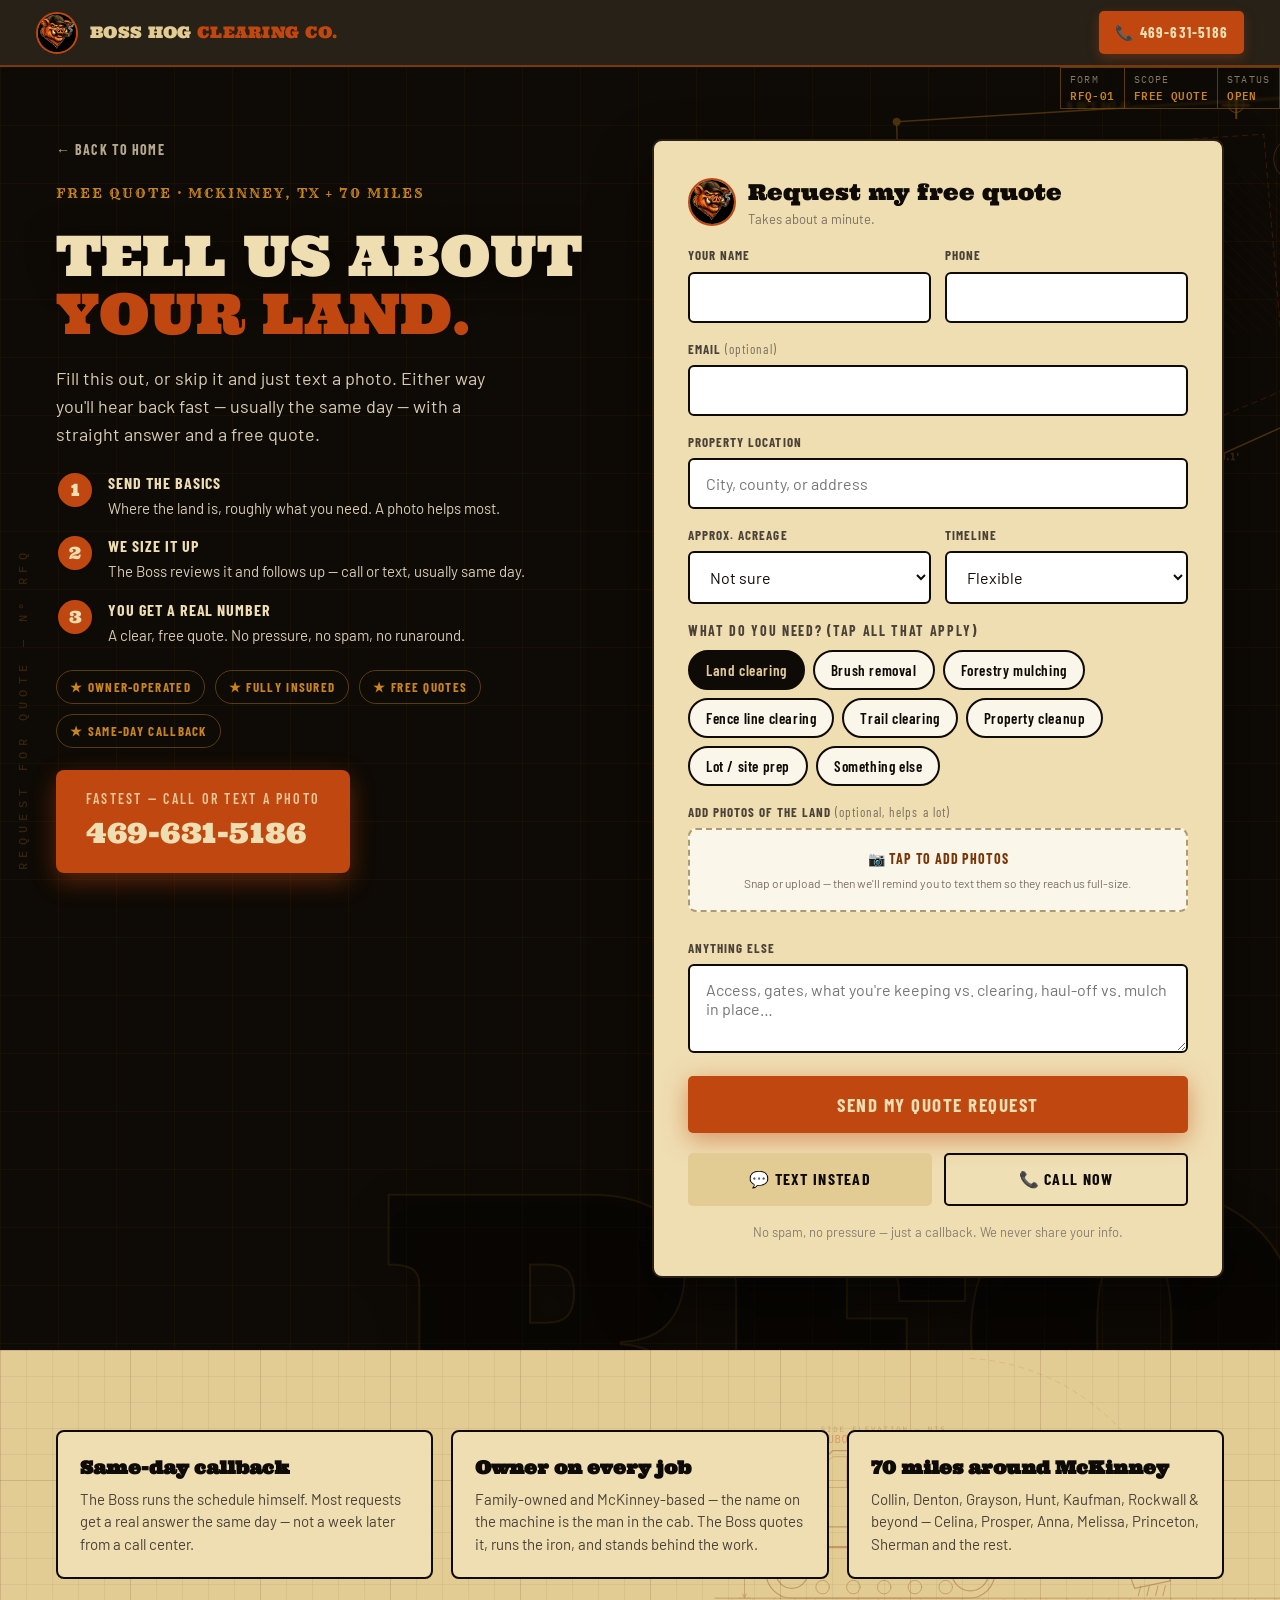
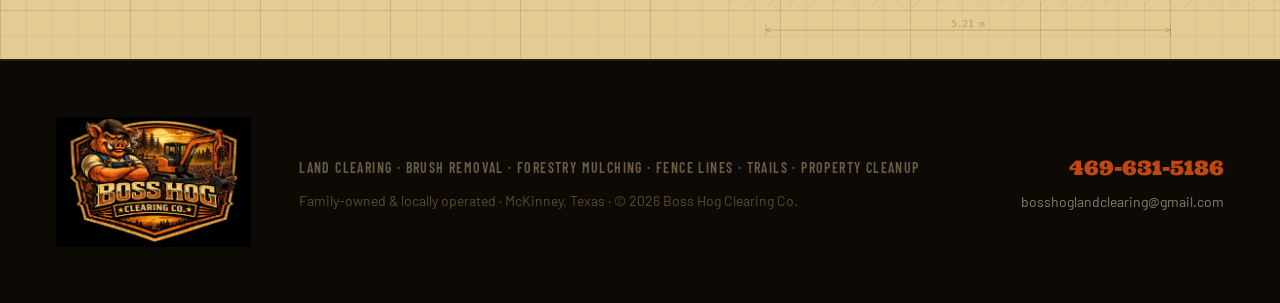
==== quote.html @ 31e9866d "Add files via upload" ====
<!DOCTYPE html>
<html lang="en">
<head>
<meta charset="utf-8">
<meta name="viewport" content="width=device-width, initial-scale=1, viewport-fit=cover">
<title>Request a Free Quote — Boss Hog Clearing Co. | Land Clearing McKinney, TX</title>
<meta name="description" content="Request a free land clearing or forestry mulching quote from Boss Hog Clearing Co. in McKinney, TX. Tell us about your property, or text a photo to 469-631-5186 — usually a same-day callback.">
<meta name="robots" content="index, follow">
<meta name="theme-color" content="#0E0A05">
<link rel="canonical" href="https://bosshogclearingco.com/quote.html">

<meta property="og:type" content="website">
<meta property="og:site_name" content="Boss Hog Clearing Co.">
<meta property="og:title" content="Request a Free Land Clearing Quote — Boss Hog Clearing Co.">
<meta property="og:description" content="Tell us about your property or text a photo to 469-631-5186. Free quote, usually same-day callback. McKinney, TX + 70 miles.">
<meta property="og:url" content="https://bosshogclearingco.com/quote.html">
<meta property="og:image" content="https://bosshogclearingco.com/assets/img/og-image.jpg">
<meta property="og:image:width" content="1200">
<meta property="og:image:height" content="630">
<meta name="twitter:card" content="summary_large_image">
<meta name="twitter:image" content="https://bosshogclearingco.com/assets/img/og-image.jpg">

<link rel="icon" href="/assets/img/favicon.ico" sizes="any">
<link rel="icon" type="image/png" href="/assets/img/favicon-32.png" sizes="32x32">
<link rel="apple-touch-icon" href="/assets/img/favicon-180.png">
<link rel="manifest" href="/site.webmanifest">

<link rel="preconnect" href="https://fonts.googleapis.com">
<link rel="preconnect" href="https://fonts.gstatic.com" crossorigin>
<link rel="stylesheet" href="https://fonts.googleapis.com/css2?family=Barlow:wght@400;500;600;700&family=Barlow+Condensed:wght@600;700&family=IBM+Plex+Mono:wght@400;500&family=Rye&family=Ultra&display=swap">
<link rel="stylesheet" href="/assets/css/styles.css">

<script type="application/ld+json">
{
  "@context": "https://schema.org",
  "@type": "BreadcrumbList",
  "itemListElement": [
    { "@type": "ListItem", "position": 1, "name": "Home", "item": "https://bosshogclearingco.com/" },
    { "@type": "ListItem", "position": 2, "name": "Free Quote", "item": "https://bosshogclearingco.com/quote.html" }
  ]
}
</script>

<style>
  .q-hero { position: relative; overflow: hidden; }
  .q-grid { position: relative; z-index: 2; max-width: var(--maxw); margin: 0 auto; padding: clamp(36px,6vw,72px) var(--pad); display: grid; grid-template-columns: 1fr 1.05fr; gap: clamp(28px,4vw,56px); align-items: start; }
  .q-pitch { display: flex; flex-direction: column; gap: 22px; }
  .q-pitch h1 { font-family: var(--f-display); font-weight: 400; font-size: clamp(34px,5vw,56px); line-height: 1.04; color: var(--wheat-lit); text-transform: uppercase; text-shadow: 0 4px 30px rgba(0,0,0,0.5); }
  .q-pitch h1 .pop { color: var(--rust); text-shadow: 3px 3px 0 var(--ink); }
  .steps { display: flex; flex-direction: column; gap: 14px; }
  .step { display: flex; gap: 14px; align-items: flex-start; }
  .step .n { flex-shrink: 0; width: 38px; height: 38px; border-radius: 50%; background: var(--rust); color: var(--wheat-lit); font-family: var(--f-display); font-size: 17px; display: flex; align-items: center; justify-content: center; border: 2px solid var(--ink); }
  .step .t b { display: block; font-family: var(--f-cond); font-weight: 700; letter-spacing: 0.06em; text-transform: uppercase; color: var(--wheat-lit); font-size: 16px; }
  .step .t span { color: #D8CCB4; font-size: 15px; }
  .trust { display: flex; flex-wrap: wrap; gap: 10px; }
  .trust span { font-family: var(--f-cond); font-weight: 700; font-size: 13px; letter-spacing: 0.1em; text-transform: uppercase; color: var(--amber); border: 1px solid rgba(200,133,30,0.4); border-radius: 99px; padding: 6px 13px; }
  .q-form { background: var(--wheat-lit); border: 2px solid #2C2015; border-radius: var(--radius); padding: clamp(22px,3vw,34px); box-shadow: 0 24px 60px rgba(0,0,0,0.4); display: flex; flex-direction: column; gap: 16px; }
  .q-form .head { display: flex; align-items: center; gap: 12px; }
  .q-form .head img { width: 48px; height: 48px; border-radius: 50%; border: 2px solid var(--rust); }
  .q-form .head h2 { font-family: var(--f-display); font-weight: 400; font-size: 22px; color: var(--ink); }
  .q-form .head p { font-size: 13px; color: var(--brown-soft); }
  label.fl { display: block; font-family: var(--f-cond); font-weight: 700; font-size: 13px; letter-spacing: 0.08em; text-transform: uppercase; color: var(--brown); margin-bottom: 6px; }
  .photo-drop { display: block; width: 100%; border: 2px dashed #b09b6f; border-radius: 8px; padding: 18px 16px; text-align: center; cursor: pointer; background: var(--cream); transition: border-color .15s, background .15s; }
  .photo-drop .pd-t { display: block; }
  .photo-drop small { display: block; margin-top: 4px; }
  .photo-drop:hover { border-color: var(--rust); background: #fff; }
  .photo-drop input { display: none; }
  .photo-drop .pd-t { font-family: var(--f-cond); font-weight: 700; letter-spacing: 0.06em; text-transform: uppercase; color: var(--rust-dark); font-size: 14px; }
  .photo-drop small { color: var(--brown-soft); font-size: 12px; }
  .thumbs { display: flex; flex-wrap: wrap; gap: 8px; }
  .thumbs img { width: 60px; height: 60px; object-fit: cover; border-radius: 6px; border: 2px solid var(--ink); }
  .q-fast { display: grid; grid-template-columns: 1fr 1fr; gap: 12px; margin-top: 4px; }
  .q-back { display: inline-flex; align-items: center; gap: 6px; color: var(--muted); text-decoration: none; font-family: var(--f-cond); font-weight: 700; letter-spacing: 0.08em; text-transform: uppercase; font-size: 14px; }
  .q-back:hover { color: var(--wheat-lit); }
  .reassure { max-width: var(--maxw); margin: 0 auto; padding: clamp(48px,7vw,80px) var(--pad); display: grid; grid-template-columns: repeat(3,1fr); gap: 18px; position: relative; z-index: 2; }
  .rcard { background: var(--wheat-lit); border: 2px solid var(--ink); border-radius: 8px; padding: 22px; }
  .rcard h3 { font-family: var(--f-display); font-size: 18px; color: var(--ink); margin-bottom: 6px; }
  .rcard p { font-size: 15px; color: var(--brown); line-height: 1.5; }
  @media (max-width: 900px) { .q-grid { grid-template-columns: 1fr; } .reassure { grid-template-columns: 1fr; } }
  @media (max-width: 560px) { .q-fast { grid-template-columns: 1fr; } }
</style>
</head>

<body>
<a class="skip-link" href="#main">Skip to content</a>
<header class="nav">
  <a href="/" class="nav__brand" aria-label="Boss Hog Clearing Co. home">
    <img src="/assets/img/mascot-128.webp" alt="Boss Hog mascot logo" width="42" height="42">
    <span class="nav__name">BOSS HOG <b>CLEARING CO.</b></span>
  </a>
  <nav class="nav__links" style="position:static;max-height:none;flex-direction:row;background:none;border:none;padding:0">
    <a href="tel:4696315186" class="nav__cta">📞 469-631-5186</a>
  </nav>
</header>

<main id="main">
<section class="q-hero paper--dark">
  <div class="blueprint bp-plan bp-plan--r" aria-hidden="true"><img src="/assets/img/bp-siteplan-dark.svg" alt="" width="900" height="900" loading="lazy"></div>
  <div class="blueprint bp-compass" style="right:4%;bottom:8%" aria-hidden="true"><img src="/assets/img/bp-compass-dark.svg" alt="" width="220" height="220" loading="lazy"></div>
  <div class="spine spine--lit">Request for Quote — Nº RFQ</div>
  <div class="crosshair crosshair--lit" style="top:24px;right:30px"><i></i></div>
  <div class="titleblock titleblock--lit" style="top:0;right:0">
    <div><span>Form</span><b>RFQ-01</b></div>
    <div><span>Scope</span><b>Free Quote</b></div>
    <div><span>Status</span><b>Open</b></div>
  </div>
  <div class="bignum bignum--lit" aria-hidden="true">RFQ</div>

  <div class="q-grid">
    <div class="q-pitch">
      <a href="/" class="q-back">← Back to home</a>
      <p class="kicker kicker--lit">Free quote · McKinney, TX + 70 miles</p>
      <h1>Tell us about<br><span class="pop">your land.</span></h1>
      <p class="lead" style="color:#D8CCB4;max-width:460px">Fill this out, or skip it and just text a photo. Either way you'll hear back fast — usually the same day — with a straight answer and a free quote.</p>

      <div class="steps">
        <div class="step"><div class="n">1</div><div class="t"><b>Send the basics</b><span>Where the land is, roughly what you need. A photo helps most.</span></div></div>
        <div class="step"><div class="n">2</div><div class="t"><b>We size it up</b><span>The Boss reviews it and follows up — call or text, usually same day.</span></div></div>
        <div class="step"><div class="n">3</div><div class="t"><b>You get a real number</b><span>A clear, free quote. No pressure, no spam, no runaround.</span></div></div>
      </div>

      <div class="trust">
        <span>★ Owner-operated</span><span>★ Fully insured</span><span>★ Free quotes</span><span>★ Same-day callback</span>
      </div>

      <a href="sms:4696315186" class="bigtel"><small>Fastest — call or text a photo</small><b>469-631-5186</b></a>
    </div>

    <form class="q-form" id="rfqForm" action="https://bosshogclearingco.com/quote-request" method="POST" enctype="multipart/form-data" novalidate>
      <div class="head">
        <img src="/assets/img/mascot-128.webp" alt="The Boss" width="48" height="48">
        <div><h2>Request my free quote</h2><p>Takes about a minute.</p></div>
      </div>

      <div class="form-row">
        <div><label class="fl" for="f-name">Your name</label><input class="field" id="f-name" name="name" type="text" autocomplete="name" required></div>
        <div><label class="fl" for="f-phone">Phone</label><input class="field" id="f-phone" name="phone" type="tel" autocomplete="tel" required></div>
      </div>
      <div><label class="fl" for="f-email">Email <span style="text-transform:none;font-weight:400;color:var(--brown-soft)">(optional)</span></label><input class="field" id="f-email" name="email" type="email" autocomplete="email"></div>
      <div><label class="fl" for="f-city">Property location</label><input class="field" id="f-city" name="city" type="text" placeholder="City, county, or address" autocomplete="address-level2" required></div>

      <div class="form-row">
        <div><label class="fl" for="f-acres">Approx. acreage</label>
          <select class="field" id="f-acres" name="acres">
            <option value="">Not sure</option><option>Under ½ acre</option><option>½–1 acre</option><option>1–3 acres</option><option>3–5 acres</option><option>5–10 acres</option><option>10+ acres</option>
          </select></div>
        <div><label class="fl" for="f-when">Timeline</label>
          <select class="field" id="f-when" name="when">
            <option value="">Flexible</option><option>ASAP / urgent</option><option>Within 2 weeks</option><option>This month</option><option>1–3 months</option><option>Just pricing for now</option>
          </select></div>
      </div>

      <div>
        <div class="chips-label">What do you need? (tap all that apply)</div>
        <div class="chips" id="rfqChips" role="group" aria-label="Services needed"></div>
      </div>

      <div>
        <label class="fl">Add photos of the land <span style="text-transform:none;font-weight:400;color:var(--brown-soft)">(optional, helps a lot)</span></label>
        <label class="photo-drop" for="f-photos">
          <div class="pd-t">📷 Tap to add photos</div>
          <small>Snap or upload — then we'll remind you to text them so they reach us full-size.</small>
          <input id="f-photos" name="photos" type="file" accept="image/*" multiple>
        </label>
        <div class="thumbs" id="rfqThumbs" style="margin-top:10px"></div>
      </div>

      <div><label class="fl" for="f-notes">Anything else</label><textarea class="field" id="f-notes" name="notes" rows="3" placeholder="Access, gates, what you're keeping vs. clearing, haul-off vs. mulch in place…"></textarea></div>

      <button type="submit" class="btn btn--primary btn--block">Send my quote request</button>
      <div class="q-fast">
        <a href="sms:4696315186" class="btn btn--wheat btn--sm">💬 Text instead</a>
        <a href="tel:4696315186" class="btn btn--ghost btn--sm" style="border-color:var(--ink);color:var(--ink)">📞 Call now</a>
      </div>
      <p class="form-fine">No spam, no pressure — just a callback. We never share your info.</p>
    </form>

    <div class="q-form hidden" id="rfqSuccess" style="text-align:center;align-items:center">
      <img src="/assets/img/mascot-256.webp" alt="Boss Hog" width="96" height="96" style="border:3px solid var(--rust);border-radius:50%">
      <h2 style="font-family:var(--f-display);font-size:28px;color:var(--ink)">Got it. We'll be in touch.</h2>
      <p style="font-size:16px;color:var(--brown);max-width:380px">Your request is on its way. Expect a call or text back — usually same day.</p>
      <p style="font-size:15px;color:var(--brown)">Want it even faster? <a href="sms:4696315186" style="color:var(--rust);font-weight:600">Text a photo of the land</a> right now.</p>
      <a href="/" class="btn btn--ghost btn--sm" style="border-color:var(--ink);color:var(--ink)">Back to home</a>
    </div>
  </div>
</section>

<section class="paper" style="position:relative;overflow:hidden">
  <div class="blueprint bp-exc" aria-hidden="true"><img src="/assets/img/bp-excavator-light.svg" alt="" width="1040" height="660" loading="lazy"></div>
  <div class="reassure">
    <div class="rcard"><h3>Same-day callback</h3><p>The Boss runs the schedule himself. Most requests get a real answer the same day — not a week later from a call center.</p></div>
    <div class="rcard"><h3>Owner on every job</h3><p>Family-owned and McKinney-based — the name on the machine is the man in the cab. The Boss quotes it, runs the iron, and stands behind the work.</p></div>
    <div class="rcard"><h3>70 miles around McKinney</h3><p>Collin, Denton, Grayson, Hunt, Kaufman, Rockwall &amp; beyond — Celina, Prosper, Anna, Melissa, Princeton, Sherman and the rest.</p></div>
  </div>
</section>
</main>

<footer class="footer">
  <div class="footer__in" style="grid-template-columns:auto 1fr auto">
    <img class="footer__badge" src="/assets/img/badge-800.webp" alt="Boss Hog Clearing Co. badge" width="195" height="130" loading="lazy">
    <div>
      <div class="footer__serve">Land clearing · Brush removal · Forestry mulching · Fence lines · Trails · Property cleanup</div>
      <div class="footer__legal">Family-owned &amp; locally operated · McKinney, Texas · © 2026 Boss Hog Clearing Co.</div>
    </div>
    <div class="footer__contact">
      <a href="tel:4696315186">469-631-5186</a>
      <a href="mailto:bosshoglandclearing@gmail.com">bosshoglandclearing@gmail.com</a>
    </div>
  </div>
</footer>

<nav class="mbar" aria-label="Quick contact">
  <a href="tel:4696315186">📞 Call</a>
  <a href="sms:4696315186">💬 Text a photo</a>
</nav>

<script src="/assets/js/quote.js" defer></script>
</body>
</html>
---- assets/css/styles.css ----
/* ============================================================
   BOSS HOG CLEARING CO. — design system
   McKinney, TX land clearing • forestry mulching • brush removal
   ============================================================ */

:root {
  /* brand palette */
  --ink:        #0E0A05;
  --ink-deep:   #0A0805;
  --ink-soft:   #1A130B;
  --rust:       #C0470F;
  --rust-lit:   #D85A1A;
  --rust-dark:  #7A3506;
  --amber:      #C8851E;
  --ember:      #F58C3C;
  --wheat:      #E3CB94;
  --wheat-lit:  #EFDEB2;
  --wheat-dark: #D6BC80;
  --cream:      #FBF6EA;
  --brown:      #4A4137;
  --brown-soft: #7A6F61;
  --muted:      #B5A88F;
  --muted-dk:   #6B5C45;

  /* type */
  --f-display: 'Ultra', Georgia, 'Times New Roman', serif;
  --f-western: 'Rye', Georgia, serif;
  --f-cond:    'Barlow Condensed', 'Arial Narrow', sans-serif;
  --f-body:    'Barlow', -apple-system, BlinkMacSystemFont, 'Segoe UI', sans-serif;
  --f-mono:    'IBM Plex Mono', ui-monospace, 'SFMono-Regular', monospace;

  --maxw: 1280px;
  --pad: clamp(20px, 5vw, 56px);
  --radius: 10px;
  --hard-shadow: 6px 6px 0 var(--rust);
  --nav-h: 64px;
}

* { margin: 0; padding: 0; box-sizing: border-box; }
html { scroll-behavior: smooth; scroll-padding-top: 78px; -webkit-text-size-adjust: 100%; }
@media (prefers-reduced-motion: reduce) { html { scroll-behavior: auto; } }

/* keyboard focus ring (visible only for keyboard users) */
a:focus-visible, button:focus-visible, input:focus-visible, select:focus-visible,
textarea:focus-visible, [tabindex]:focus-visible {
  outline: 3px solid var(--amber); outline-offset: 2px; border-radius: 3px;
}

/* skip-to-content link */
.skip-link {
  position: absolute; left: 12px; top: -60px; z-index: 100;
  background: var(--rust); color: var(--wheat-lit); padding: 10px 16px; border-radius: 6px;
  font-family: var(--f-cond); font-weight: 700; letter-spacing: 0.06em; text-transform: uppercase;
  text-decoration: none; transition: top .2s ease;
}
.skip-link:focus { top: 12px; }

body {
  font-family: var(--f-body);
  color: var(--ink);
  background: var(--wheat);
  line-height: 1.55;
  overflow-x: hidden;
  -webkit-font-smoothing: antialiased;
  text-rendering: optimizeLegibility;
}

img { max-width: 100%; display: block; }
a { color: inherit; }
button { font-family: inherit; }
::selection { background: var(--rust); color: var(--wheat-lit); }

/* blueprint paper background (light sections) */
.paper {
  background-color: var(--wheat);
  background-image:
    linear-gradient(rgba(14,10,5,0.05) 1px, transparent 1px),
    linear-gradient(90deg, rgba(14,10,5,0.05) 1px, transparent 1px),
    linear-gradient(rgba(122,53,6,0.10) 1px, transparent 1px),
    linear-gradient(90deg, rgba(122,53,6,0.10) 1px, transparent 1px);
  background-size: 26px 26px, 26px 26px, 130px 130px, 130px 130px;
}
.paper--dark {
  background-color: var(--ink);
  background-image:
    linear-gradient(rgba(200,133,30,0.05) 1px, transparent 1px),
    linear-gradient(90deg, rgba(200,133,30,0.05) 1px, transparent 1px);
  background-size: 58px 58px, 58px 58px;
}

/* ============================ TYPE HELPERS ============================ */
.kicker {
  font-family: var(--f-western);
  font-size: 14px;
  letter-spacing: 0.14em;
  text-transform: uppercase;
  color: var(--rust-dark);
}
.kicker--lit { color: var(--amber); }
.h2 {
  font-family: var(--f-display);
  font-weight: 400;
  font-size: clamp(30px, 4.4vw, 42px);
  line-height: 1.08;
  margin: 8px 0 0;
  color: var(--ink);
  text-shadow: 2px 2px 0 rgba(122,53,6,0.18);
}
.h2--lit { color: var(--wheat-lit); text-shadow: 3px 3px 0 rgba(192,71,15,0.35); }
.lead { font-size: clamp(16px, 2vw, 18px); line-height: 1.55; color: var(--brown); }

/* ============================ ARCHITECTURAL DETAIL ============================ */
section.bay { position: relative; overflow: hidden; }
.bay__pad { position: relative; z-index: 2; max-width: var(--maxw); margin: 0 auto; padding: clamp(60px, 9vw, 92px) var(--pad); }

/* vertical engraved spine label */
.spine {
  position: absolute; top: 50%; left: 14px;
  transform: translateY(-50%) rotate(180deg);
  writing-mode: vertical-rl;
  font-family: var(--f-mono); font-size: 12px; font-weight: 500;
  letter-spacing: 0.45em; text-transform: uppercase;
  color: rgba(122,53,6,0.26); pointer-events: none; user-select: none;
  white-space: nowrap; z-index: 1;
}
.spine--right { left: auto; right: 14px; transform: translateY(-50%); }
.spine--lit { color: rgba(200,133,30,0.22); }

/* giant section watermark numeral */
.bignum {
  position: absolute; right: -0.04em; bottom: -0.30em;
  font-family: var(--f-display);
  font-size: clamp(200px, 30vw, 440px); line-height: 0.7;
  letter-spacing: -0.05em; color: rgba(14,10,5,0.055);
  -webkit-text-stroke: 2px rgba(14,10,5,0.10);
  filter: drop-shadow(0 12px 18px rgba(14,10,5,0.13));
  pointer-events: none; user-select: none; z-index: 0;
}
.bignum--lit {
  color: rgba(0,0,0,0.32);
  -webkit-text-stroke: 2px rgba(200,133,30,0.11);
  filter: drop-shadow(0 14px 22px rgba(0,0,0,0.45));
}
.bignum--left { right: auto; left: -0.04em; }
.bignum--top { bottom: auto; top: -0.30em; }

/* registration crosshair (survey mark) */
.crosshair { position: absolute; width: 28px; height: 28px; pointer-events: none; z-index: 1; opacity: 0.5; }
.crosshair::before, .crosshair::after { content: ""; position: absolute; background: var(--ch, rgba(122,53,6,0.85)); }
.crosshair::before { top: 50%; left: 0; right: 0; height: 1.5px; transform: translateY(-50%); }
.crosshair::after  { left: 50%; top: 0; bottom: 0; width: 1.5px; transform: translateX(-50%); }
.crosshair > i { position: absolute; inset: 6px; border: 1.5px solid var(--ch, rgba(122,53,6,0.85)); border-radius: 50%; }
.crosshair--lit { --ch: rgba(200,133,30,0.85); }

/* ---- construction blueprint background system ---- */
.blueprint { position: absolute; pointer-events: none; user-select: none; z-index: 0; opacity: 0.34; }
.blueprint img { width: 100%; height: 100%; display: block; }
/* anchored placements */
.bp-exc  { width: min(640px, 60%); right: -3%; bottom: -4%; }
.bp-plan { width: min(560px, 52%); left: -6%; top: -4%; }
.bp-plan--r { left: auto; right: -8%; }
.bp-compass { width: 132px; opacity: 0.45; }

/* depth: soft vignette + section seams so bays don't read flat */
.bay::before { content: ""; position: absolute; inset: 0; z-index: 0; pointer-events: none;
  background: radial-gradient(120% 80% at 50% -10%, rgba(255,247,228,0.5), transparent 55%),
              radial-gradient(120% 90% at 50% 115%, rgba(14,10,5,0.10), transparent 58%); }
.paper--dark.bay::before {
  background: radial-gradient(120% 80% at 50% -8%, rgba(200,133,30,0.10), transparent 52%),
              radial-gradient(130% 100% at 50% 118%, rgba(0,0,0,0.55), transparent 60%); }

/* drawing-sheet title block (authentic blueprint stamp) */
.titleblock { position: absolute; z-index: 1; pointer-events: none; display: grid;
  grid-template-columns: auto auto auto; font-family: var(--f-mono); font-size: 9.5px;
  letter-spacing: 0.12em; text-transform: uppercase; border: 1px solid var(--tb, rgba(122,53,6,0.5));
  background: rgba(243,231,204,0.35); backdrop-filter: blur(1px); }
.titleblock div { padding: 5px 9px; border-right: 1px solid var(--tb, rgba(122,53,6,0.5)); line-height: 1.45; }
.titleblock div:last-child { border-right: none; }
.titleblock b { display: block; font-weight: 600; color: var(--tbk, var(--rust-dark)); font-size: 11px; letter-spacing: 0.04em; }
.titleblock span { color: var(--tbm, rgba(74,65,55,0.7)); }
.titleblock--lit { --tb: rgba(200,133,30,0.4); --tbk: var(--amber); --tbm: rgba(181,168,143,0.7); background: rgba(13,10,6,0.4); }

/* corner ticks for cards/frames */
.tick { position: absolute; width: 9px; height: 9px; pointer-events: none; }
.tick--tl { top: 7px; left: 7px; border-left: 2px solid rgba(14,10,5,0.4); border-top: 2px solid rgba(14,10,5,0.4); }
.tick--br { bottom: 7px; right: 7px; border-right: 2px solid rgba(14,10,5,0.4); border-bottom: 2px solid rgba(14,10,5,0.4); }

/* ============================ BUTTONS ============================ */
.btn {
  display: inline-flex; align-items: center; justify-content: center; gap: 9px;
  font-family: var(--f-cond); font-weight: 700; font-size: 19px;
  letter-spacing: 0.08em; text-transform: uppercase; text-decoration: none;
  padding: 15px 28px; border-radius: 5px; border: 2px solid transparent;
  cursor: pointer; transition: transform .16s ease, background .16s ease, box-shadow .16s ease, border-color .16s ease;
  -webkit-tap-highlight-color: transparent;
}
.btn--primary { background: var(--rust); color: var(--wheat-lit); box-shadow: 0 6px 24px rgba(192,71,15,0.5); }
.btn--primary:hover { background: var(--rust-lit); transform: translateY(-2px); box-shadow: 0 10px 30px rgba(192,71,15,0.6); }
.btn--ghost { background: rgba(243,231,204,0.08); border-color: rgba(243,231,204,0.35); color: var(--wheat); }
.btn--ghost:hover { border-color: var(--rust); color: var(--rust-lit); }
.btn--wheat { background: var(--wheat); color: var(--ink); }
.btn--wheat:hover { background: #fff; }
.btn--sm { font-size: 16px; padding: 12px 20px; }
.btn--block { width: 100%; }

/* ============================ NAV ============================ */
.nav {
  position: sticky; top: 0; z-index: 60;
  display: flex; align-items: center; justify-content: space-between;
  gap: 16px; padding: 11px clamp(16px, 4vw, 36px);
  background: rgba(13,10,6,0.88); backdrop-filter: blur(10px);
  border-bottom: 2px solid rgba(192,71,15,0.55);
}
.nav__brand { display: flex; align-items: center; gap: 12px; text-decoration: none; flex-shrink: 0; }
.nav__brand img { height: 42px; width: 42px; object-fit: cover; border-radius: 50%; border: 2px solid var(--rust); }
.nav__name { font-family: var(--f-display); font-size: clamp(13px, 2vw, 16px); color: var(--wheat); letter-spacing: 0.02em; white-space: nowrap; }
.nav__name b { color: var(--rust); font-weight: 400; }
.nav__links { display: flex; align-items: center; gap: clamp(12px, 1.8vw, 26px); font-family: var(--f-cond); font-weight: 700; font-size: 15px; letter-spacing: 0.08em; text-transform: uppercase; }
.nav__links a { color: var(--muted); text-decoration: none; white-space: nowrap; transition: color .15s; }
.nav__links a:hover { color: var(--rust-lit); }
.nav__cta { background: var(--rust); color: var(--wheat-lit) !important; padding: 10px 16px; border-radius: 5px; box-shadow: 0 4px 12px rgba(192,71,15,0.35); }
.nav__cta:hover { background: var(--rust-lit); }
.nav__toggle { display: none; background: none; border: 2px solid rgba(243,231,204,0.3); border-radius: 6px; padding: 8px 10px; cursor: pointer; }
.nav__toggle span { display: block; width: 22px; height: 2px; background: var(--wheat); margin: 4px 0; transition: .25s; }
.nav.open .nav__toggle span:nth-child(1) { transform: translateY(6px) rotate(45deg); }
.nav.open .nav__toggle span:nth-child(2) { opacity: 0; }
.nav.open .nav__toggle span:nth-child(3) { transform: translateY(-6px) rotate(-45deg); }

/* ============================ HERO ============================ */
.hero {
  position: relative; height: calc(100svh - var(--nav-h));
  min-height: 600px; max-height: 1000px;
  background: var(--ink-deep); overflow: hidden;
  perspective: 1400px;
}
.hero__layer { position: absolute; inset: 0; pointer-events: none; will-change: transform; }
.hero__glow {
  position: absolute; left: 50%; bottom: -22%; transform: translateX(-50%);
  width: 120%; height: 60%;
  background: radial-gradient(ellipse at center, rgba(192,71,15,0.18) 0%, rgba(192,71,15,0) 62%);
  pointer-events: none;
}
/* faint blueprint linework drifting behind the scene */
.hero__blueprint { position: absolute; right: 2%; bottom: 6%; width: min(620px, 52%); opacity: 0.16; pointer-events: none; }
.hero__blueprint img { width: 100%; display: block; }
/* the boss + machine photo */
.hero__photo { position: absolute; right: -16%; bottom: -4%; height: 106%; aspect-ratio: 1024 / 572; will-change: transform; transform-style: preserve-3d; }
.hero__photo-mask {
  position: absolute; inset: 0;
  -webkit-mask-image: radial-gradient(ellipse 64% 72% at 54% 56%, #000 44%, transparent 73%);
  mask-image: radial-gradient(ellipse 64% 72% at 54% 56%, #000 44%, transparent 73%);
}
.hero__photo img { position: absolute; inset: 0; width: 100%; height: 100%; object-fit: cover;
  filter: brightness(0.84) contrast(1.14) saturate(1.25) sepia(0.22) hue-rotate(-8deg); }
.hero__photo .grade-sky   { position: absolute; inset: 0; background: linear-gradient(180deg, rgba(10,8,5,0.92) 0%, rgba(10,8,5,0.45) 26%, rgba(10,8,5,0) 52%); }
.hero__photo .grade-key   { position: absolute; inset: 0; background: radial-gradient(circle at 55% 42%, rgba(245,140,60,0.5) 0%, rgba(245,140,60,0) 55%); mix-blend-mode: overlay; }
.hero__photo .grade-floor { position: absolute; inset: 0; background: linear-gradient(0deg, rgba(10,8,5,0.85) 0%, rgba(10,8,5,0.2) 30%, rgba(10,8,5,0) 48%); }
.hero__smoke { position: absolute; inset: 0; width: 100%; height: 100%; }
/* cursor spotlight */
.hero__spot { position: absolute; inset: 0; pointer-events: none; opacity: 0; transition: opacity .4s;
  background: radial-gradient(220px circle at var(--sx,50%) var(--sy,50%), rgba(245,140,60,0.14), transparent 70%); mix-blend-mode: screen; }
.hero:hover .hero__spot { opacity: 1; }
/* legibility scrims */
.hero__scrim-l { position: absolute; inset: 0; background: linear-gradient(90deg, var(--ink-deep) 16%, rgba(10,8,5,0.95) 36%, rgba(10,8,5,0.55) 52%, rgba(10,8,5,0) 66%); pointer-events: none; }
.hero__scrim-b { position: absolute; left: 0; right: 0; bottom: 0; height: 90px; background: linear-gradient(0deg, var(--ink-deep) 8%, rgba(10,8,5,0)); pointer-events: none; }
.hero__fx { position: absolute; inset: 0; width: 100%; height: 100%; pointer-events: none; }
/* blueprint frame on hero */
.hero__frame { position: absolute; inset: 18px; border: 1px solid rgba(200,133,30,0.18); pointer-events: none; z-index: 2; }
.hero__frame span { position: absolute; font-family: var(--f-mono); font-size: 10px; letter-spacing: 0.2em; color: rgba(200,133,30,0.4); text-transform: uppercase; }
.hero__frame .tl { top: -7px; left: 14px; background: var(--ink-deep); padding: 0 6px; }
.hero__frame .br { bottom: -7px; right: 14px; background: var(--ink-deep); padding: 0 6px; }

.hero__copy {
  position: absolute; left: 0; top: 0; bottom: 0; width: min(660px, 54%);
  display: flex; flex-direction: column; justify-content: center; gap: 22px;
  padding: 40px var(--pad) 60px; z-index: 5; will-change: transform;
}
.hero__eyebrow { font-family: var(--f-western); font-size: 15px; letter-spacing: 0.12em; text-transform: uppercase; color: var(--amber); }
.hero h1 {
  font-family: var(--f-display); font-weight: 400;
  font-size: clamp(40px, 5.2vw, 66px); line-height: 1.02; color: var(--wheat-lit);
  text-transform: uppercase; text-wrap: pretty; text-shadow: 0 4px 30px rgba(0,0,0,0.6); margin: 0;
}
.hero h1 .pop { color: var(--rust); text-shadow: 3px 3px 0 var(--ink); display: inline-block; }
.hero__sub { font-size: clamp(16px, 2vw, 18px); line-height: 1.55; color: #D8CCB4; max-width: 460px; }
.hero__cta { display: flex; gap: 14px; flex-wrap: wrap; }
.hero__promise {
  margin-top: 6px; display: flex; align-items: center; gap: 18px;
  background: var(--wheat-lit); border: 2px solid var(--ink); border-radius: 8px;
  box-shadow: var(--hard-shadow); padding: 15px 22px; max-width: 470px;
}
.hero__promise img { width: 54px; height: 54px; object-fit: cover; border-radius: 50%; border: 2px solid var(--rust); flex-shrink: 0; }
.hero__promise .pk { font-family: var(--f-western); font-size: 12px; letter-spacing: 0.16em; text-transform: uppercase; color: var(--rust-dark); }
.hero__promise .pv { font-family: var(--f-display); font-size: 16px; color: var(--ink); line-height: 1.35; margin-top: 3px; }
.hero__plates { position: absolute; right: 22px; bottom: 56px; display: flex; flex-direction: column; gap: 8px; align-items: flex-end; z-index: 5; }
.plate { background: rgba(13,10,6,0.7); backdrop-filter: blur(4px); border: 2px solid var(--rust); border-radius: 5px; padding: 7px 13px; font-family: var(--f-cond); font-weight: 700; font-size: 13px; letter-spacing: 0.14em; text-transform: uppercase; color: var(--amber); white-space: nowrap; }
.plate--muted { border-color: rgba(243,231,204,0.3); color: var(--muted); }
.hero__hint { position: absolute; bottom: 14px; left: 0; right: 0; text-align: center; font-family: var(--f-cond); font-weight: 700; font-size: 13px; letter-spacing: 0.26em; text-transform: uppercase; color: #8A7E6E; pointer-events: none; z-index: 5; animation: bhc-bob 2.6s ease-in-out infinite; }

/* audience split bar */
.split { display: grid; grid-template-columns: 1fr 1fr; border-top: 2px solid var(--rust); background: var(--ink-deep); }
.split a { display: block; padding: 22px var(--pad); text-decoration: none; transition: background .18s; }
.split a:first-child { background: var(--wheat); border-right: 2px solid var(--ink); }
.split a:first-child:hover { background: var(--wheat-lit); }
.split a:last-child { background: var(--ink); }
.split a:last-child:hover { background: #241B10; }
.split .lbl { font-family: var(--f-cond); font-weight: 700; font-size: 14px; letter-spacing: 0.16em; text-transform: uppercase; }
.split .big { font-family: var(--f-display); font-size: clamp(17px,2.4vw,20px); margin-top: 4px; }

/* marquee */
.marquee { background: var(--rust); border-top: 2px solid var(--ink); border-bottom: 2px solid var(--ink); overflow: hidden; padding: 12px 0; }
.marquee__row { display: flex; width: max-content; animation: bhc-marquee 26s linear infinite; font-family: var(--f-cond); font-weight: 700; font-size: 17px; letter-spacing: 0.22em; text-transform: uppercase; color: var(--ink); white-space: nowrap; }
.marquee__row span { padding: 0 18px; }

/* ============================ SERVICES ============================ */
.sec-head { position: relative; z-index: 2; display: flex; align-items: baseline; justify-content: space-between; gap: 24px; margin-bottom: 40px; flex-wrap: wrap; }
.sec-head .note { font-size: 16px; color: var(--brown-soft); max-width: 320px; line-height: 1.5; }
.sec-head .note a { color: var(--rust); font-weight: 600; }

.svc-grid { position: relative; z-index: 2; display: grid; grid-template-columns: repeat(3, 1fr); gap: 18px; }
.svc {
  position: relative; overflow: hidden; background: var(--wheat-lit);
  border: 2px solid var(--ink); border-radius: 3px; padding: 28px 26px;
  display: flex; flex-direction: column; gap: 12px;
  transform-style: preserve-3d; transition: transform .2s ease, box-shadow .2s ease, border-color .2s ease;
}
.svc:hover { transform: perspective(800px) rotateX(2.5deg) rotateY(-2.5deg) translateY(-6px); box-shadow: 0 20px 38px rgba(20,16,11,0.22); border-color: var(--rust); }
.svc__ghost { position: absolute; right: -6px; bottom: -28px; font-family: var(--f-western); font-size: 110px; color: rgba(122,53,6,0.11); pointer-events: none; line-height: 1; }
.svc__top { display: flex; align-items: center; justify-content: space-between; }
.svc__num { font-family: var(--f-western); font-size: 16px; color: var(--rust); }
.svc__tag { font-family: var(--f-cond); font-weight: 700; font-size: 12px; letter-spacing: 0.1em; text-transform: uppercase; color: var(--wheat-lit); background: var(--ink); padding: 4px 10px; border-radius: 99px; white-space: nowrap; }
.svc__name { font-family: var(--f-display); font-size: 21px; color: var(--ink); line-height: 1.15; }
.svc__desc { font-size: 15px; line-height: 1.55; color: var(--brown); }

/* ============================ BEFORE / AFTER ============================ */
.ba {
  position: relative; height: clamp(340px, 56vw, 560px); border-radius: var(--radius);
  overflow: hidden; border: 2px solid #3A2F20; touch-action: pan-y;
  cursor: ew-resize; user-select: none; -webkit-user-select: none;
}
.ba img { position: absolute; inset: 0; width: 100%; height: 100%; object-fit: cover; }
/* crop positions hand-tuned to land the ground-line across the wipe; matches the
   original build — the two frames are handheld (not tripod), so this is the closest
   honest alignment without distorting either photo. */
.ba__after  { object-position: 50% 56%; }
.ba__before-wrap { position: absolute; inset: 0; clip-path: inset(0 50% 0 0); }
.ba__before { object-position: 50% 90%; }
.ba__line { position: absolute; top: 0; bottom: 0; left: 50%; width: 3px; background: var(--rust); box-shadow: 0 0 18px rgba(192,71,15,0.8); pointer-events: none; }
.ba__handle {
  position: absolute; top: 50%; left: 50%; transform: translate(-50%, -50%);
  width: 54px; height: 54px; border-radius: 50%; background: var(--rust); border: 3px solid var(--wheat-lit);
  display: flex; align-items: center; justify-content: center; color: var(--wheat-lit);
  font-size: 17px; font-weight: 700; letter-spacing: -1px; box-shadow: 0 6px 20px rgba(0,0,0,0.5); pointer-events: none;
}
.ba__tag { position: absolute; top: 22px; font-family: var(--f-cond); font-weight: 700; font-size: 14px; letter-spacing: 0.24em; text-transform: uppercase; padding: 7px 13px; border-radius: 4px; pointer-events: none; }
.ba__tag--l { left: 22px; color: var(--wheat); background: rgba(13,10,6,0.6); }
.ba__tag--r { right: 22px; color: var(--amber); background: rgba(13,10,6,0.6); }
.cap { font-family: var(--f-cond); font-size: 14px; letter-spacing: 0.08em; text-transform: uppercase; color: #8A7E6E; margin-top: 12px; }

.work-div { margin: 52px 0 18px; display: flex; align-items: center; gap: 16px; }
.work-div span:first-child { font-family: var(--f-cond); font-weight: 700; font-size: 14px; letter-spacing: 0.2em; text-transform: uppercase; color: var(--amber); white-space: nowrap; }
.work-div span:last-child { height: 1px; flex: 1; background: repeating-linear-gradient(90deg, rgba(200,133,30,0.4) 0 6px, transparent 6px 12px); }
.work-grid { display: grid; grid-template-columns: 1fr 1fr; gap: 16px; }
.work-shot { position: relative; border-radius: var(--radius); overflow: hidden; border: 2px solid #3A2F20; aspect-ratio: 4/3; }
.work-shot img { width: 100%; height: 100%; object-fit: cover; }
.work-shot .ba__tag { top: 20px; left: 20px; }
.work-shot .ba__tag--after { color: var(--ink); background: var(--amber); }

/* ============================ AUDIENCE PATHS ============================ */
.paths { max-width: var(--maxw); margin: 0 auto; display: grid; grid-template-columns: 1fr 1fr; gap: 28px; }
.pcard { position: relative; overflow: hidden; border: 2px solid var(--ink); border-radius: var(--radius); padding: 40px clamp(24px,3vw,40px); display: flex; flex-direction: column; gap: 16px; transition: transform .2s ease, box-shadow .2s ease; }
.pcard:hover { transform: translateY(-4px); }
.pcard::before { content: ""; position: absolute; top: 0; left: 0; right: 0; height: 5px; background: linear-gradient(90deg, var(--rust), var(--amber)); }
.pcard--light { background: var(--wheat-lit); box-shadow: var(--hard-shadow); }
.pcard--light:hover { box-shadow: 8px 10px 0 var(--rust); }
.pcard--dark { background:
    linear-gradient(rgba(200,133,30,0.05) 1px, transparent 1px) 0 0 / 24px 24px,
    linear-gradient(90deg, rgba(200,133,30,0.05) 1px, transparent 1px) 0 0 / 24px 24px,
    var(--ink); box-shadow: 0 22px 46px rgba(0,0,0,0.55), inset 0 0 0 1px rgba(200,133,30,0.12); }
.pcard--dark:hover { box-shadow: 0 28px 54px rgba(0,0,0,0.6), inset 0 0 0 1px rgba(200,133,30,0.2); }
.pcard .lbl { font-family: var(--f-cond); font-weight: 700; font-size: 14px; letter-spacing: 0.18em; text-transform: uppercase; }
.pcard h3 { font-family: var(--f-display); font-weight: 400; font-size: clamp(22px,3vw,28px); line-height: 1.15; }
.pcard ul { list-style: none; display: flex; flex-direction: column; gap: 12px; font-size: 16px; line-height: 1.5; }
.pcard li { display: flex; gap: 10px; }
.pcard li::before { content: "✓"; color: var(--rust); font-weight: 700; flex-shrink: 0; }
.pcard--light { color: var(--brown); }
.pcard--light .lbl { color: var(--rust-dark); }
.pcard--light h3 { color: var(--ink); }
.pcard--dark { color: #D8CCB4; }
.pcard--dark .lbl { color: var(--amber); }
.pcard--dark h3 { color: var(--wheat-lit); }
.pcard--dark strong { color: var(--wheat-lit); }
.pcard .btn { align-self: flex-start; margin-top: 6px; }

/* ============================ SERVICE AREA RADAR ============================ */
.area-grid { position: relative; z-index: 2; max-width: var(--maxw); margin: 0 auto; display: grid; grid-template-columns: 1.1fr 1fr; gap: clamp(32px,5vw,56px); align-items: center; }
.radar { position: relative; aspect-ratio: 1; max-width: 580px; width: 100%; margin: 0 auto; }
.radar__ring { position: absolute; border-radius: 50%; }
.radar__ring.r1 { inset: 0; border: 1px dashed #3A2F20; animation: bhc-spin 90s linear infinite; }
.radar__ring.r2 { inset: 18%; border: 1px dashed #4A3C28; animation: bhc-spin 70s linear infinite reverse; }
.radar__ring.r3 { inset: 36%; border: 1px dashed #5C4B32; animation: bhc-spin 50s linear infinite; }
.radar__pulse { position: absolute; inset: 0; border-radius: 50%; border: 2px solid rgba(192,71,15,0.5); animation: bhc-ring 3s ease-out infinite; }
.radar__mi { position: absolute; left: 50%; transform: translateX(-50%); font-family: var(--f-cond); font-size: 12px; letter-spacing: 0.18em; color: var(--muted-dk); text-transform: uppercase; background: var(--ink); padding: 0 8px; }
.radar__hq { position: absolute; left: 50%; top: 50%; transform: translate(-50%,-50%); display: flex; flex-direction: column; align-items: center; gap: 6px; z-index: 3; }
.radar__hq img { width: 54px; height: 54px; object-fit: cover; border-radius: 50%; border: 2px solid var(--rust); box-shadow: 0 0 24px rgba(192,71,15,0.6); }
.radar__hq span { font-family: var(--f-cond); font-weight: 700; font-size: 14px; letter-spacing: 0.14em; text-transform: uppercase; color: var(--wheat-lit); background: var(--rust); padding: 3px 10px; border-radius: 3px; }
.town { position: absolute; transform: translate(-50%,-50%); display: flex; flex-direction: column; align-items: center; gap: 3px; z-index: 2; }
.town span:first-child { width: 9px; height: 9px; border-radius: 50%; box-shadow: 0 0 8px rgba(192,71,15,0.4); }
.town span:last-child { font-family: var(--f-cond); font-weight: 600; font-size: 12px; letter-spacing: 0.06em; text-transform: uppercase; color: var(--muted); white-space: nowrap; transition: color .12s, transform .12s; }
.town:hover { z-index: 4; }
.town:hover span:last-child { color: var(--wheat-lit); transform: scale(1.15); }
.area-copy { display: flex; flex-direction: column; gap: 20px; }
.area-tier { display: flex; gap: 12px; align-items: baseline; }
.area-tier b { font-family: var(--f-western); font-size: 13px; width: 64px; flex-shrink: 0; }
.area-tier span { font-size: 15px; color: #D8CCB4; line-height: 1.5; }

/* ============================ THE MACHINE ============================ */
.machine-grid { position: relative; z-index: 2; max-width: var(--maxw); margin: 0 auto; padding: clamp(60px,9vw,88px) var(--pad); display: grid; grid-template-columns: 1.2fr 1fr; gap: clamp(32px,5vw,56px); align-items: center; }
.machine-photo { position: relative; perspective: 1200px; }
.machine-photo img { width: 100%; border-radius: var(--radius); border: 2px solid var(--ink); transition: transform .3s ease; transform-origin: center; }
.machine-photo:hover img { transform: rotateY(-5deg) rotateX(2deg) scale(1.02); }
.machine-photo .tagcap { position: absolute; bottom: -18px; left: 24px; background: var(--ink); color: var(--wheat-lit); font-family: var(--f-cond); font-weight: 700; font-size: 15px; letter-spacing: 0.14em; text-transform: uppercase; padding: 10px 18px; border-radius: 5px; border: 2px solid var(--rust); }
.stat-row { display: grid; grid-template-columns: 1fr 1fr 1fr; gap: 12px; }
.stat { background: var(--wheat-lit); border: 2px solid var(--ink); border-radius: 8px; padding: 16px; text-align: center; }
.stat .v { font-family: var(--f-display); font-size: 22px; color: var(--rust); }
.stat .v small { font-size: 14px; }
.stat .k { font-family: var(--f-cond); font-weight: 600; font-size: 13px; letter-spacing: 0.1em; text-transform: uppercase; color: var(--brown-soft); margin-top: 2px; }
.boss-card { display: flex; align-items: center; gap: 16px; background: var(--wheat-lit); border: 2px solid var(--ink); border-radius: 8px; padding: 16px 18px; }
.boss-card img { width: 72px; height: 72px; flex-shrink: 0; border-radius: 50%; border: 2px solid var(--ink); object-fit: cover; }
.boss-card div { font-size: 15px; line-height: 1.5; color: var(--brown); }

/* ============================ FAQ ============================ */
.faq-wrap { position: relative; z-index: 2; max-width: 880px; margin: 0 auto; }
.faq-list { display: flex; flex-direction: column; gap: 12px; }
.faq { background: var(--wheat-lit); border: 2px solid var(--ink); border-radius: 8px; overflow: hidden; }
.faq__q { width: 100%; display: flex; align-items: center; justify-content: space-between; gap: 16px; padding: 20px 26px; background: none; border: none; cursor: pointer; text-align: left; }
.faq__q span:first-child { font-family: var(--f-display); font-size: 17px; color: var(--ink); }
.faq__icon { font-family: var(--f-display); font-size: 20px; color: var(--rust); flex-shrink: 0; transition: transform .3s ease; }
.faq.open .faq__icon { transform: rotate(45deg); }
.faq__a { display: grid; grid-template-rows: 0fr; transition: grid-template-rows .3s ease; }
.faq.open .faq__a { grid-template-rows: 1fr; }
.faq__a > div { overflow: hidden; min-height: 0; }
.faq__a p { padding: 0 26px 22px; font-size: 16px; line-height: 1.6; color: var(--brown); }

/* ============================ QUOTE ============================ */
.quote-grid { position: relative; z-index: 2; max-width: var(--maxw); margin: 0 auto; display: grid; grid-template-columns: 1fr 1.1fr; gap: clamp(32px,5vw,56px); }
.quote-left { display: flex; flex-direction: column; gap: 22px; justify-content: center; }
.bigtel { align-self: flex-start; display: flex; flex-direction: column; gap: 2px; background: var(--rust); color: var(--wheat-lit); text-decoration: none; padding: 18px 30px; border-radius: 8px; box-shadow: 0 8px 24px rgba(192,71,15,0.45); transition: transform .16s, background .16s; }
.bigtel:hover { background: var(--rust-lit); transform: translateY(-2px); }
.bigtel small { font-family: var(--f-cond); font-weight: 600; font-size: 14px; letter-spacing: 0.16em; text-transform: uppercase; opacity: 0.85; }
.bigtel b { font-family: var(--f-display); font-weight: 400; font-size: clamp(22px,3vw,28px); letter-spacing: 0.02em; }
.quote-left .email { color: var(--muted); font-size: 16px; text-decoration: none; }
.quote-left .email:hover { color: var(--wheat-lit); }

.form-card { background: var(--wheat-lit); border: 2px solid #2C2015; border-radius: var(--radius); padding: clamp(24px,3vw,36px) clamp(22px,3vw,38px); display: flex; flex-direction: column; gap: 18px; }
.form-card h3 { font-family: var(--f-display); font-weight: 400; font-size: 20px; color: var(--ink); }
.form-row { display: grid; grid-template-columns: 1fr 1fr; gap: 14px; }
.field { font-family: var(--f-body); font-size: 16px; padding: 14px 16px; border: 2px solid var(--ink); border-radius: 6px; background: #fff; color: var(--ink); outline: none; width: 100%; transition: border-color .15s; }
.field:focus { border-color: var(--rust); }
textarea.field { resize: vertical; min-height: 84px; }
.chips-label { font-family: var(--f-cond); font-weight: 700; font-size: 14px; letter-spacing: 0.12em; text-transform: uppercase; color: var(--brown); margin-bottom: 8px; }
.chips { display: flex; flex-wrap: wrap; gap: 8px; }
.chip { font-family: var(--f-cond); font-weight: 600; font-size: 15px; letter-spacing: 0.04em; padding: 9px 16px; border-radius: 99px; cursor: pointer; border: 2px solid var(--ink); background: var(--cream); color: var(--ink); transition: all .12s ease; white-space: nowrap; }
.chip[aria-pressed="true"] { background: var(--ink); color: var(--wheat); }
.form-fine { font-size: 13px; color: #8A7E6E; text-align: center; }
.form-success { background: var(--wheat-lit); border: 2px solid #2C2015; border-radius: var(--radius); padding: 48px 38px; display: flex; flex-direction: column; align-items: center; justify-content: center; text-align: center; gap: 16px; }
.form-success img { width: 88px; height: 88px; object-fit: cover; border-radius: 50%; border: 3px solid var(--rust); }
.form-success h3 { font-family: var(--f-display); font-size: 26px; color: var(--ink); }
.form-success p { font-size: 16px; line-height: 1.55; color: var(--brown); max-width: 380px; }
.form-success a { color: var(--rust); font-weight: 600; }
.hidden { display: none !important; }

/* ============================ FOOTER ============================ */
.footer { background: #0D0A06; padding: clamp(36px,6vw,56px) var(--pad); border-top: 2px solid #2C2015; }
.footer__in { max-width: var(--maxw); margin: 0 auto; display: grid; grid-template-columns: auto 1fr auto; gap: clamp(24px,4vw,48px); align-items: center; }
.footer__badge { height: 130px; width: auto; }
.footer__serve { font-family: var(--f-cond); font-weight: 600; font-size: 14px; letter-spacing: 0.1em; text-transform: uppercase; color: var(--muted-dk); line-height: 2; }
.footer__legal { font-size: 14px; color: #5C4B32; margin-top: 8px; }
.footer__contact { display: flex; flex-direction: column; gap: 8px; text-align: right; }
.footer__contact a:first-child { font-family: var(--f-display); font-size: 20px; color: var(--rust); text-decoration: none; }
.footer__contact a:first-child:hover { color: var(--rust-lit); }
.footer__contact a:last-child { font-size: 14px; color: #8A7E6E; text-decoration: none; }
.footer__contact a:last-child:hover { color: #D8CCB4; }
.footer__nav { display: flex; gap: 18px; flex-wrap: wrap; font-family: var(--f-cond); font-weight: 600; letter-spacing: 0.06em; text-transform: uppercase; font-size: 13px; }
.footer__nav a { color: var(--muted-dk); text-decoration: none; }
.footer__nav a:hover { color: var(--amber); }

/* mobile sticky call bar */
.mbar { position: fixed; left: 0; right: 0; bottom: 0; z-index: 70; display: none; grid-template-columns: 1fr 1fr; gap: 0; border-top: 2px solid var(--rust); }
.mbar a { display: flex; align-items: center; justify-content: center; gap: 8px; padding: 14px; font-family: var(--f-cond); font-weight: 700; letter-spacing: 0.08em; text-transform: uppercase; text-decoration: none; font-size: 16px; }
.mbar a:first-child { background: var(--rust); color: var(--wheat-lit); }
.mbar a:last-child { background: var(--ink); color: var(--wheat); border-left: 2px solid var(--rust); }

/* ============================ REVEAL ============================ */
[data-reveal] { opacity: 0; transform: translateY(30px); transition: opacity .85s cubic-bezier(.2,.7,.2,1), transform .85s cubic-bezier(.2,.7,.2,1); will-change: opacity, transform; }
[data-reveal="left"]  { transform: translateX(-36px); }
[data-reveal="right"] { transform: translateX(36px); }
[data-reveal="scale"] { transform: scale(.95); }
[data-reveal].in { opacity: 1; transform: none; }

/* ============================ KEYFRAMES ============================ */
@keyframes bhc-marquee { from { transform: translateX(0); } to { transform: translateX(-50%); } }
@keyframes bhc-bob { 0%,100% { transform: translateY(0); } 50% { transform: translateY(6px); } }
@keyframes bhc-spin { to { transform: rotate(360deg); } }
@keyframes bhc-ring { 0% { transform: scale(0.5); opacity: 0.8; } 100% { transform: scale(1); opacity: 0; } }

/* ============================ RESPONSIVE ============================ */
@media (max-width: 1080px) {
  .machine-grid, .area-grid, .quote-grid { grid-template-columns: 1fr; }
  .area-grid .radar { order: -1; }
}
@media (max-width: 860px) {
  :root { --nav-h: 60px; }
  .nav__links {
    position: absolute; top: 100%; left: 0; right: 0;
    flex-direction: column; align-items: stretch; gap: 0;
    background: rgba(13,10,6,0.98); backdrop-filter: blur(12px);
    border-bottom: 2px solid var(--rust); padding: 8px 0;
    max-height: 0; overflow: hidden; transition: max-height .3s ease; font-size: 17px;
  }
  .nav.open .nav__links { max-height: 78vh; overflow-y: auto; -webkit-overflow-scrolling: touch; }
  .nav__links a { padding: 14px var(--pad); border-top: 1px solid rgba(243,231,204,0.08); }
  .nav__cta { margin: 8px var(--pad); text-align: center; }
  .nav__toggle { display: block; }
  .hero__copy { width: 100%; max-width: 100%; padding-right: var(--pad); }
  .hero__photo { right: -30%; opacity: 0.9; }
  .hero__scrim-l { background: linear-gradient(180deg, rgba(10,8,5,0.4) 0%, rgba(10,8,5,0.75) 55%, var(--ink-deep) 100%); }
  .hero__plates { display: none; }
  .svc-grid { grid-template-columns: 1fr 1fr; }
  .paths { grid-template-columns: 1fr; }
  .stat-row { grid-template-columns: 1fr 1fr 1fr; }
  .footer__in { grid-template-columns: 1fr; text-align: center; justify-items: center; }
  .footer__contact { text-align: center; }
  .mbar { display: grid; }
  body { padding-bottom: 56px; }
  .split a { padding: 18px var(--pad); }
}
@media (max-width: 560px) {
  .svc-grid { grid-template-columns: 1fr; }
  .work-grid { grid-template-columns: 1fr; }
  .form-row { grid-template-columns: 1fr; }
  .stat-row { grid-template-columns: 1fr; }
  .split { grid-template-columns: 1fr; }
  .split a:first-child { border-right: none; border-bottom: 2px solid var(--ink); }
  .hero h1 { font-size: clamp(34px, 9vw, 48px); }
  .hero__promise { flex-direction: column; align-items: flex-start; gap: 10px; }
}

/* reduced motion */
@media (prefers-reduced-motion: reduce) {
  *, *::before, *::after { animation-duration: .001ms !important; animation-iteration-count: 1 !important; transition-duration: .001ms !important; }
  [data-reveal] { opacity: 1 !important; transform: none !important; }
  .marquee__row { animation: none; }
}
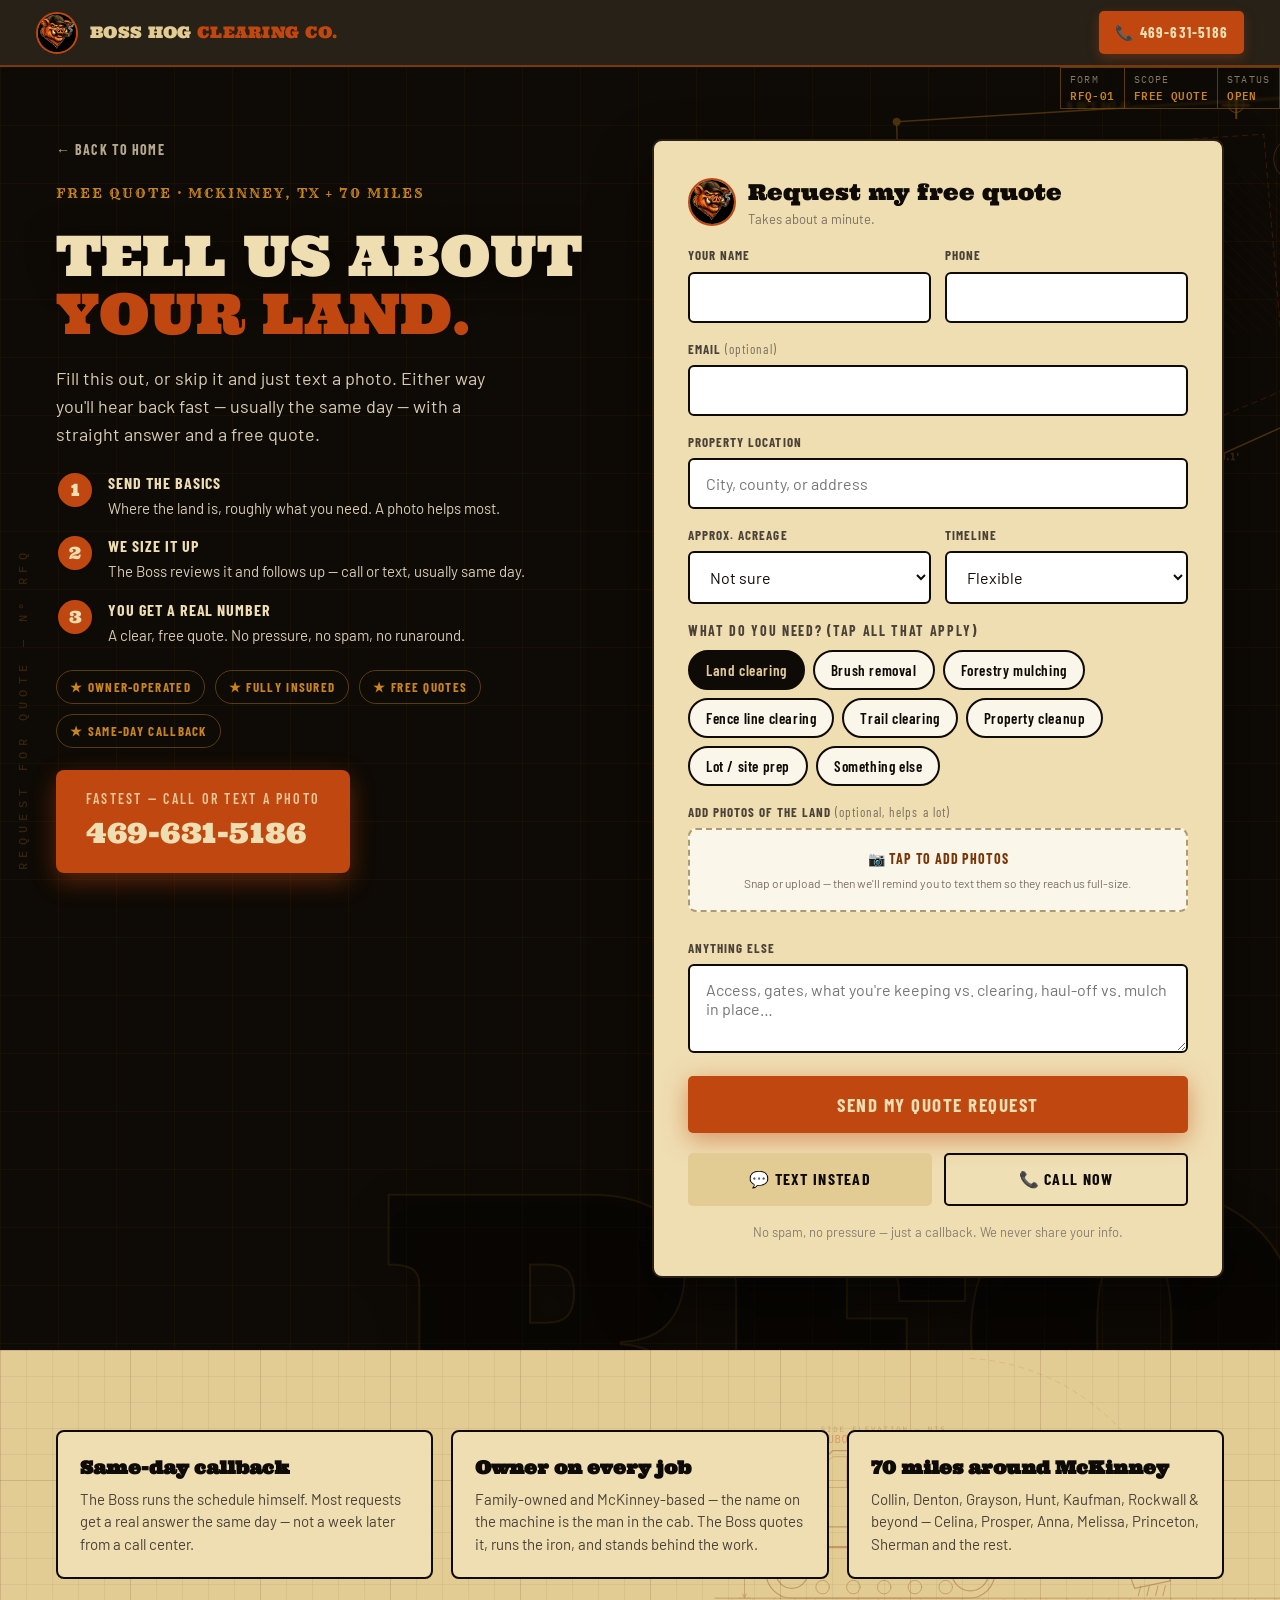
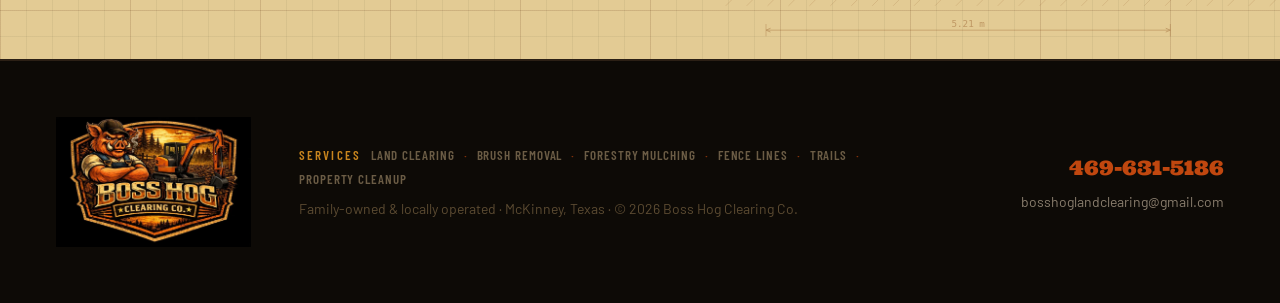
==== commit c5ccef7b: "Add files via upload" ====
--- a/quote.html
+++ b/quote.html
@@ -88,7 +88,7 @@
     <img src="/assets/img/mascot-128.webp" alt="Boss Hog mascot logo" width="42" height="42">
     <span class="nav__name">BOSS HOG <b>CLEARING CO.</b></span>
   </a>
-  <nav class="nav__links" style="position:static;max-height:none;flex-direction:row;background:none;border:none;padding:0">
+  <nav class="nav__links nav__links--inline" style="position:static;max-height:none;flex-direction:row;background:none;border:none;padding:0">
     <a href="tel:4696315186" class="nav__cta">📞 469-631-5186</a>
   </nav>
 </header>
@@ -199,7 +199,10 @@
   <div class="footer__in" style="grid-template-columns:auto 1fr auto">
     <img class="footer__badge" src="/assets/img/badge-800.webp" alt="Boss Hog Clearing Co. badge" width="195" height="130" loading="lazy">
     <div>
-      <div class="footer__serve">Land clearing · Brush removal · Forestry mulching · Fence lines · Trails · Property cleanup</div>
+      <div class="footer__serve">
+        <span class="footer__serve-label">Services</span>
+        <span class="footer__tag">Land clearing</span><span class="footer__tag">Brush removal</span><span class="footer__tag">Forestry mulching</span><span class="footer__tag">Fence lines</span><span class="footer__tag">Trails</span><span class="footer__tag">Property cleanup</span>
+      </div>
       <div class="footer__legal">Family-owned &amp; locally operated · McKinney, Texas · © 2026 Boss Hog Clearing Co.</div>
     </div>
     <div class="footer__contact">
--- a/assets/css/styles.css
+++ b/assets/css/styles.css
@@ -474,7 +474,11 @@
 .footer { background: #0D0A06; padding: clamp(36px,6vw,56px) var(--pad); border-top: 2px solid #2C2015; }
 .footer__in { max-width: var(--maxw); margin: 0 auto; display: grid; grid-template-columns: auto 1fr auto; gap: clamp(24px,4vw,48px); align-items: center; }
 .footer__badge { height: 130px; width: auto; }
-.footer__serve { font-family: var(--f-cond); font-weight: 600; font-size: 14px; letter-spacing: 0.1em; text-transform: uppercase; color: var(--muted-dk); line-height: 2; }
+.footer__serve { display: flex; flex-wrap: wrap; align-items: baseline; gap: 5px 0; font-family: var(--f-cond); font-weight: 600; font-size: 13px; letter-spacing: 0.07em; text-transform: uppercase; color: var(--muted-dk); line-height: 1.5; }
+.footer__serve-label { color: var(--amber); letter-spacing: 0.16em; margin-right: 10px; }
+.footer__tag { white-space: nowrap; }
+.footer__tag:not(:last-of-type)::after { content: "·"; margin: 0 9px; color: var(--rust); opacity: 0.65; }
+.footer__serve-tail { margin-left: 10px; color: #6B5C45; white-space: nowrap; }
 .footer__legal { font-size: 14px; color: #5C4B32; margin-top: 8px; }
 .footer__contact { display: flex; flex-direction: column; gap: 8px; text-align: right; }
 .footer__contact a:first-child { font-family: var(--f-display); font-size: 20px; color: var(--rust); text-decoration: none; }
@@ -522,14 +526,22 @@
   .nav__links a { padding: 14px var(--pad); border-top: 1px solid rgba(243,231,204,0.08); }
   .nav__cta { margin: 8px var(--pad); text-align: center; }
   .nav__toggle { display: block; }
-  .hero__copy { width: 100%; max-width: 100%; padding-right: var(--pad); }
-  .hero__photo { right: -30%; opacity: 0.9; }
-  .hero__scrim-l { background: linear-gradient(180deg, rgba(10,8,5,0.4) 0%, rgba(10,8,5,0.75) 55%, var(--ink-deep) 100%); }
+  /* quote page: inline phone CTA would overflow next to the brand — the sticky
+     bottom Call/Text bar covers mobile contact, so hide it here */
+  .nav__links--inline { display: none !important; }
+  .hero__copy { width: 100%; max-width: 100%; padding-right: var(--pad); justify-content: flex-start; padding-top: clamp(22px, 7vw, 52px); }
+  /* show the Boss + Kubota as a clear band across the lower hero */
+  .hero__photo { inset: auto 0 0 0; left: 0; right: 0; top: auto; bottom: 0; width: 100%; height: 60%; aspect-ratio: auto; opacity: 1; }
+  .hero__photo-mask { -webkit-mask-image: none; mask-image: none; }
+  .hero__photo img { object-position: 56% 42%; }
+  .hero__blueprint { display: none; }
+  .hero__scrim-l { background: linear-gradient(180deg, var(--ink-deep) 0%, rgba(10,8,5,0.72) 24%, rgba(10,8,5,0.18) 46%, rgba(10,8,5,0) 64%, rgba(10,8,5,0.55) 100%); }
   .hero__plates { display: none; }
   .svc-grid { grid-template-columns: 1fr 1fr; }
   .paths { grid-template-columns: 1fr; }
   .stat-row { grid-template-columns: 1fr 1fr 1fr; }
   .footer__in { grid-template-columns: 1fr; text-align: center; justify-items: center; }
+  .footer__serve { justify-content: center; }
   .footer__contact { text-align: center; }
   .mbar { display: grid; }
   body { padding-bottom: 56px; }
